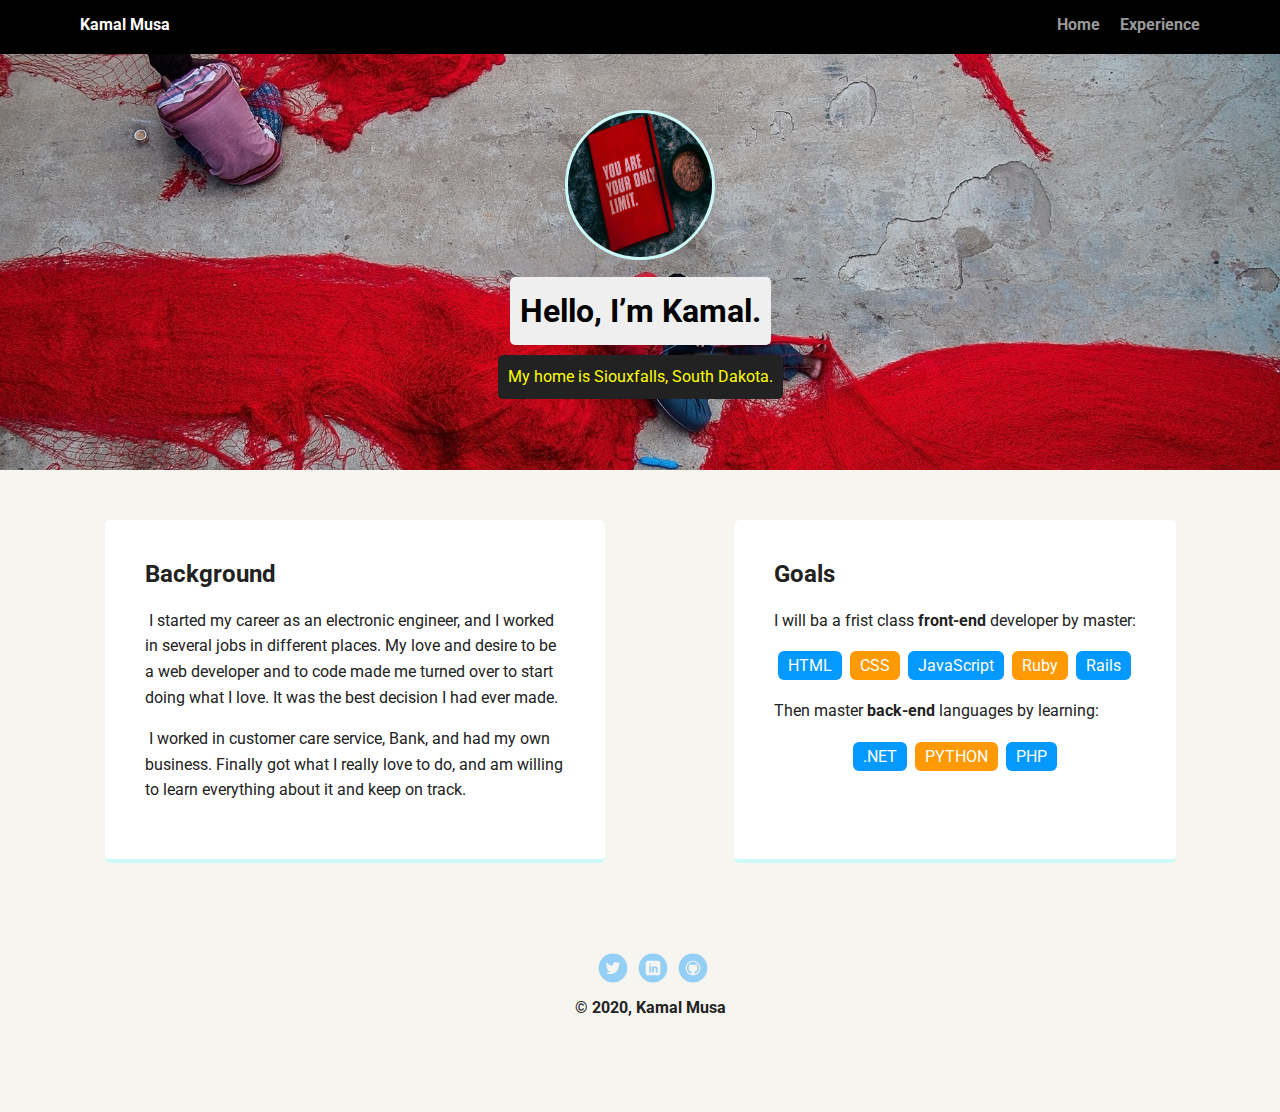
==== index.html @ f8350e5c "added project files" ====
<!doctype html>
<html lang="en">
<head>
  <meta charset="utf-8">
  <title>Kamal Musa's Profile</title>
  <meta name="viewport" content="width=device-width, initial-scale=1.0">
  <link rel="stylesheet" href="styles.css">
  <link href="https://fonts.googleapis.com/css?family=Muli%7CRoboto:400,300,500,700,900" rel="stylesheet"></head>
  <body>

    <div class="main-nav">
        <ul class="nav">
          <li class="name">Kamal Musa</li>
          <li><a href="index.html">Home</a></li>
          <li><a href="ex/experience.html">Experience</a></li>
        </ul>
    </div>

    <header>
      <img src="images/pimg.jpg" alt="kamal musa's profile image" class="profile-image">
      <h1 class="tag name">Hello, I’m Kamal.</h1>
      <p class="tag location">My home is Siouxfalls, South Dakota.</p>
    </header>

    <main class="flex">
      <div class="card">
        <h2>Background</h2>
        <p>&nbsp;I started my career as an electronic engineer, and I worked in several jobs in different places. My love and desire to be a web developer and to code made me turned over to start doing what I love. It was the best decision I had ever made.</p>
        <p>&nbsp;I worked in customer care service, Bank, and had my own business. Finally got what I really love to do, and am willing to learn everything about it and keep on track.</p>
      </div> 

      <div class="card">
        <h2>Goals</h2>
        <p>I will ba a frist class <strong>front-end</strong> developer by master:</p>
        <ul class="skills">
          <li>HTML</li>
          <li>CSS</li>
          <li>JavaScript</li>
          <li>Ruby</li>
          <li>Rails</li>
        </ul>
        <p>Then master <strong>back-end</strong> languages by learning:</p>
        <ul class="skills">
          <li>.NET</li>
          <li>PYTHON</li>
          <li>PHP</li>
        </ul>
      </div> 

    </main>
    <footer>
      <ul>
        <li><a href="https://twitter.com/Jemymarten" target="-blank" class="social twitter">Twitter</a></li>
        <li><a href="https://linkedin.com/in/kamal-musa-20407617b/" target="-blank" class="social linkedin">LinkedIn</a></li>
        <li><a href="https://github.com/musakamal" target="-blank" class="social github">Github</a></li>
      </ul>
      <p class="copyright"><strong>&copy; 2020, Kamal Musa</strong></p>
    </footer>
  </body>
  </html>
---- styles.css ----
/* Global Layout Set-up */
* { 
  box-sizing: border-box;
}
  
body {
  margin: 0;
  padding: 0;
  text-align: center;
  font-family: 'Roboto', sans-serif;
  color: #222;
  background: #f7f5f0;
}
/* Link Styles */

a {
  text-decoration: none;
  color: #999;
}
a:hover {
  color: #6633ff;
}

/* Section Styles */

.main-nav {
  width: 100%;
  background: black;
  min-height: 30px;
  padding: 10px;
  position: fixed;
  text-align: center;
}
.nav {
  display: flex;
  justify-content: space-around;
  font-weight: 700;
  list-style-type: none;
  margin: 0 auto;
  padding: 0;
}

.nav .name {
    display: block;
    margin-right: auto;
    color: white;
}
.nav li {
  padding: 5px 10px 10px 10px;
}
.nav a {
  transition: all .5s;
}
.nav a:hover {
  color: white
}

header {
  text-align: center;
  background: url('images/timeline.jpg') no-repeat top center ;
  background-size: cover;
  overflow: hidden;
  padding-top: 60px;
}
header {
  line-height: 1.5;
}
header .profile-image {
  margin-top: 50px;
  width: 150px;
  height: 150px;
  border-radius: 50%;
  border: 3px solid rgb(204, 250, 248);
  transition: all .5s;
}
header .profile-image:hover {
  transform: scale(1.2) rotate(10deg);
}
.tag {
  background-color: #efefef;
  color: black;
  padding: 10px;
  border-radius: 5px;
  display: table;
  margin: 10px auto;
} 
.location {
  background-color: #222;
  color: yellow;
}
.card {
  margin: 30px;
  padding: 20px 40px 40px;
  max-width: 500px;
  text-align: left;
  background: #fff;
  border-bottom: 4px solid rgb(204, 250, 248);
  border-radius: 6px;
  transition: all .5s;
}
.card1 {
  text-shadow: rgb(151, 151, 40);
  margin: 30px;
  padding: 20px 40px 40px;
  max-width: 500px;
  text-align: left;
  background: #fff;
  border-bottom: 4px solid rgb(204, 250, 248);
  border-radius: 6px;
  transition: all .5s;
}
.card:hover {
  border-color: #ff99ff;
}

ul.skills {
  padding: 0;
  text-align: center;
}

.skills li {
  border-radius: 6px;
  display: inline-block;
  background: #ff9904;
  color: white;
  padding: 5px 10px;
  margin: 2px;
}

.skills li:nth-child(odd) {
  background: #0399ff;
}

footer {
  width: 100%;
  min-height: 30px;
  padding: 20px 0 40px 20px;
}

footer .copyright {
  top: -8px;
  font-size: .75em;
}

footer ul {
  list-style-type: none;
  margin: 0;
  padding: 0;
}

footer ul li {
  display: inline-block;
}

a.social {
  display: inline-block;
  text-indent: -9999px;
  margin-left: 5px;
  width: 30px;
  height: 30px;
  background-size: 30px 30px;
  opacity: .4;
  transition: all .5s;
}
a.twitter {
  background-image: url(images/twitter.svg);
}
a.linkedin {
  background-image: url(images/linkedin.svg);
}
a.github {
  background-image: url(images/github.svg);
}
a.social:hover {
  opacity: 1;
}
.clearfix {
  clear: both;
}

/* Styles for larger screens */
@media screen and (min-width: 720px) {
  
  .flex {
      display: -ms-flexbox;      /* TWEENER - IE 10 */
      display: flex; 
      max-width: 1200px;
      -ms-flex-pack: distribute;
      justify-content: space-around;
      margin: 0 auto;
  }

  header {
    min-height: 470px;
  }

  .nav {
    max-width: 1200px;
    padding: 0 30px;
  }


  main {
    padding-top: 20px;
  }

  main p {
    line-height: 1.6em;
  }

  footer {
    font-size: 1.3em;
    max-width: 1200px;
    margin: 40px auto;
  }

}
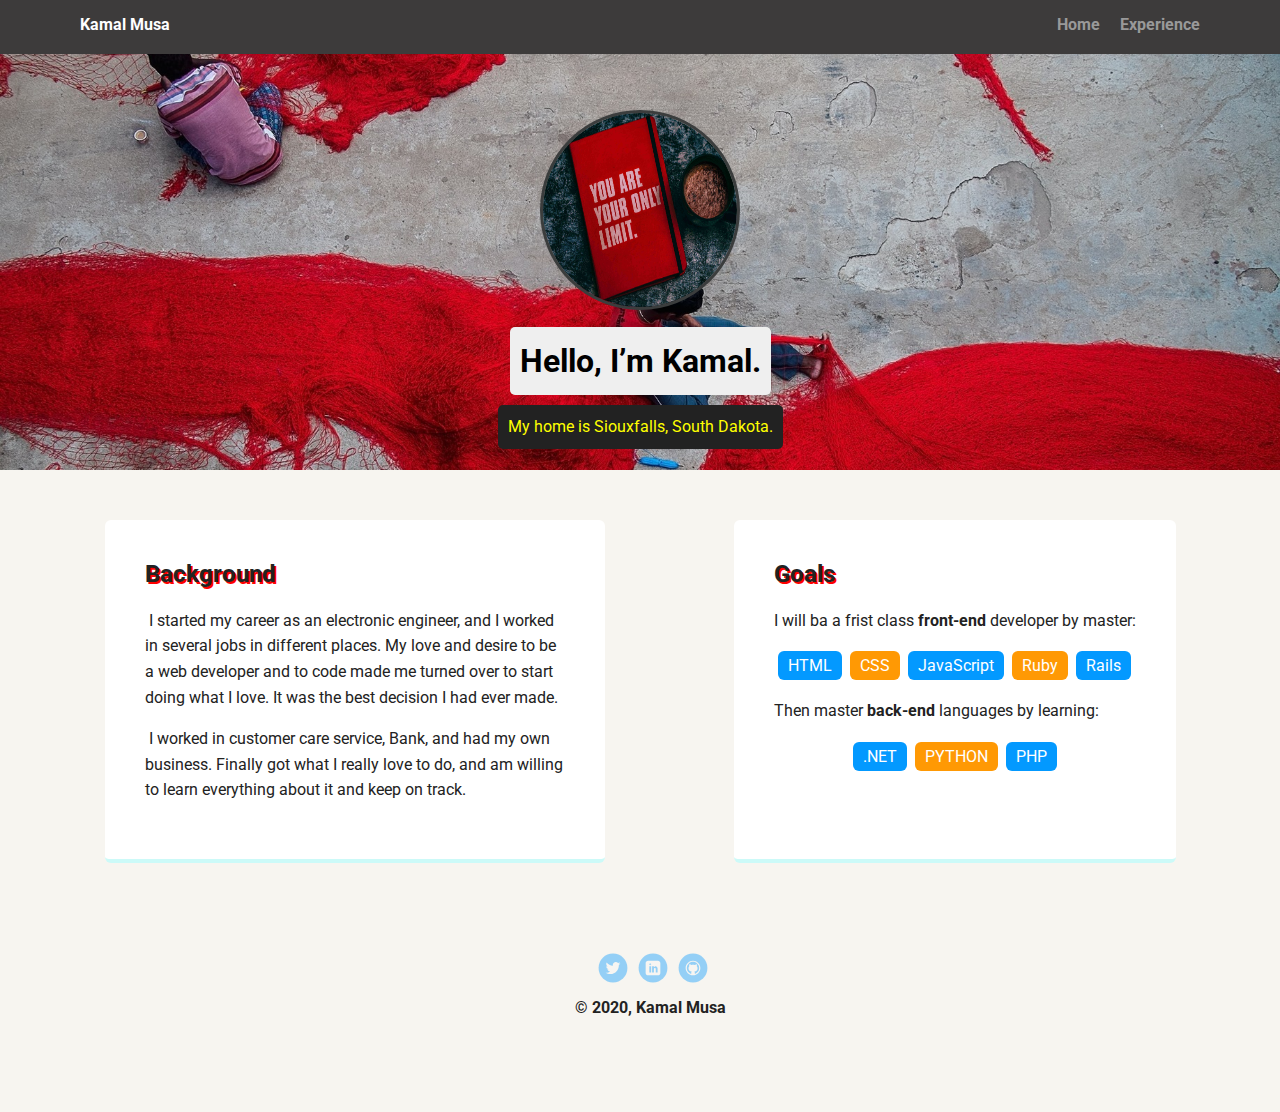
==== commit ec52e9b3: "change in classes" ====
--- a/index.html
+++ b/index.html
@@ -24,13 +24,13 @@
 
     <main class="flex">
       <div class="card">
-        <h2>Background</h2>
+        <h2 class="ground">Background</h2>
         <p>&nbsp;I started my career as an electronic engineer, and I worked in several jobs in different places. My love and desire to be a web developer and to code made me turned over to start doing what I love. It was the best decision I had ever made.</p>
         <p>&nbsp;I worked in customer care service, Bank, and had my own business. Finally got what I really love to do, and am willing to learn everything about it and keep on track.</p>
       </div> 
 
       <div class="card">
-        <h2>Goals</h2>
+        <h2 class="ground">Goals</h2>
         <p>I will ba a frist class <strong>front-end</strong> developer by master:</p>
         <ul class="skills">
           <li>HTML</li>
--- a/styles.css
+++ b/styles.css
@@ -18,14 +18,14 @@
   color: #999;
 }
 a:hover {
-  color: #6633ff;
+  color: #811bf7;
 }
 
 /* Section Styles */
 
 .main-nav {
   width: 100%;
-  background: black;
+  background: rgb(61, 59, 59);
   min-height: 30px;
   padding: 10px;
   position: fixed;
@@ -67,14 +67,14 @@
 }
 header .profile-image {
   margin-top: 50px;
-  width: 150px;
-  height: 150px;
+  width: 200px;
+  height: 200px;
   border-radius: 50%;
-  border: 3px solid rgb(204, 250, 248);
+  border: 3px solid rgb(59, 61, 61);
   transition: all .5s;
 }
 header .profile-image:hover {
-  transform: scale(1.2) rotate(10deg);
+  transform: scale(1.2) rotate(30deg);
 }
 .tag {
   background-color: #efefef;
@@ -213,6 +213,10 @@
     max-width: 1200px;
     margin: 40px auto;
   }
-
-}
-
+  h2.ground{
+    text-shadow: 2px 2px red;
+
+  }
+
+}
+
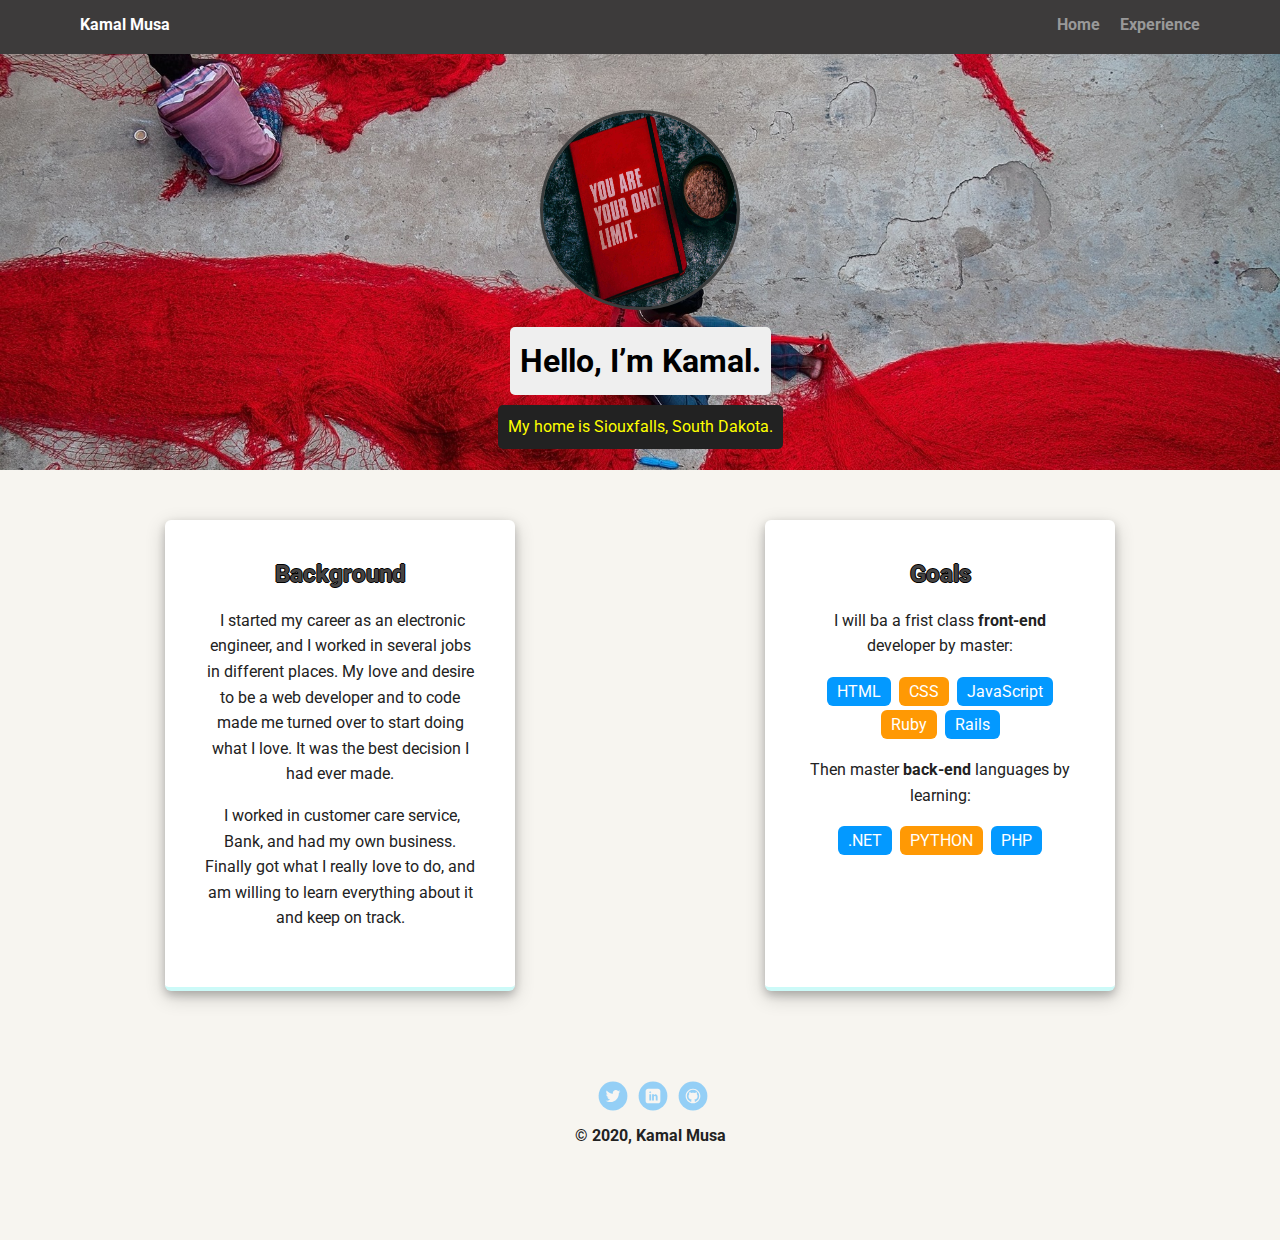
==== commit 67225653: "another change in css file" ====
--- a/index.html
+++ b/index.html
@@ -16,7 +16,7 @@
         </ul>
     </div>
 
-    <header>
+    <header class="head">
       <img src="images/pimg.jpg" alt="kamal musa's profile image" class="profile-image">
       <h1 class="tag name">Hello, I’m Kamal.</h1>
       <p class="tag location">My home is Siouxfalls, South Dakota.</p>
--- a/styles.css
+++ b/styles.css
@@ -98,7 +98,7 @@
   border-radius: 6px;
   transition: all .5s;
 }
-.card1 {
+.card{
   text-shadow: rgb(151, 151, 40);
   margin: 30px;
   padding: 20px 40px 40px;
@@ -214,9 +214,14 @@
     margin: 40px auto;
   }
   h2.ground{
-    text-shadow: 2px 2px red;
-
-  }
-
-}
-
+    color: rgb(70, 68, 68);
+    text-shadow: -1px 0 black, 0 1px black, 1px 0 black, 0 -1px black;
+  }
+  div.card {
+    width: 350px;
+    box-shadow: 0 4px 8px 0 rgba(0, 0, 0, 0.2), 0 6px 20px 0 rgba(0, 0, 0, 0.19);
+    text-align: center;
+  }
+  
+}
+
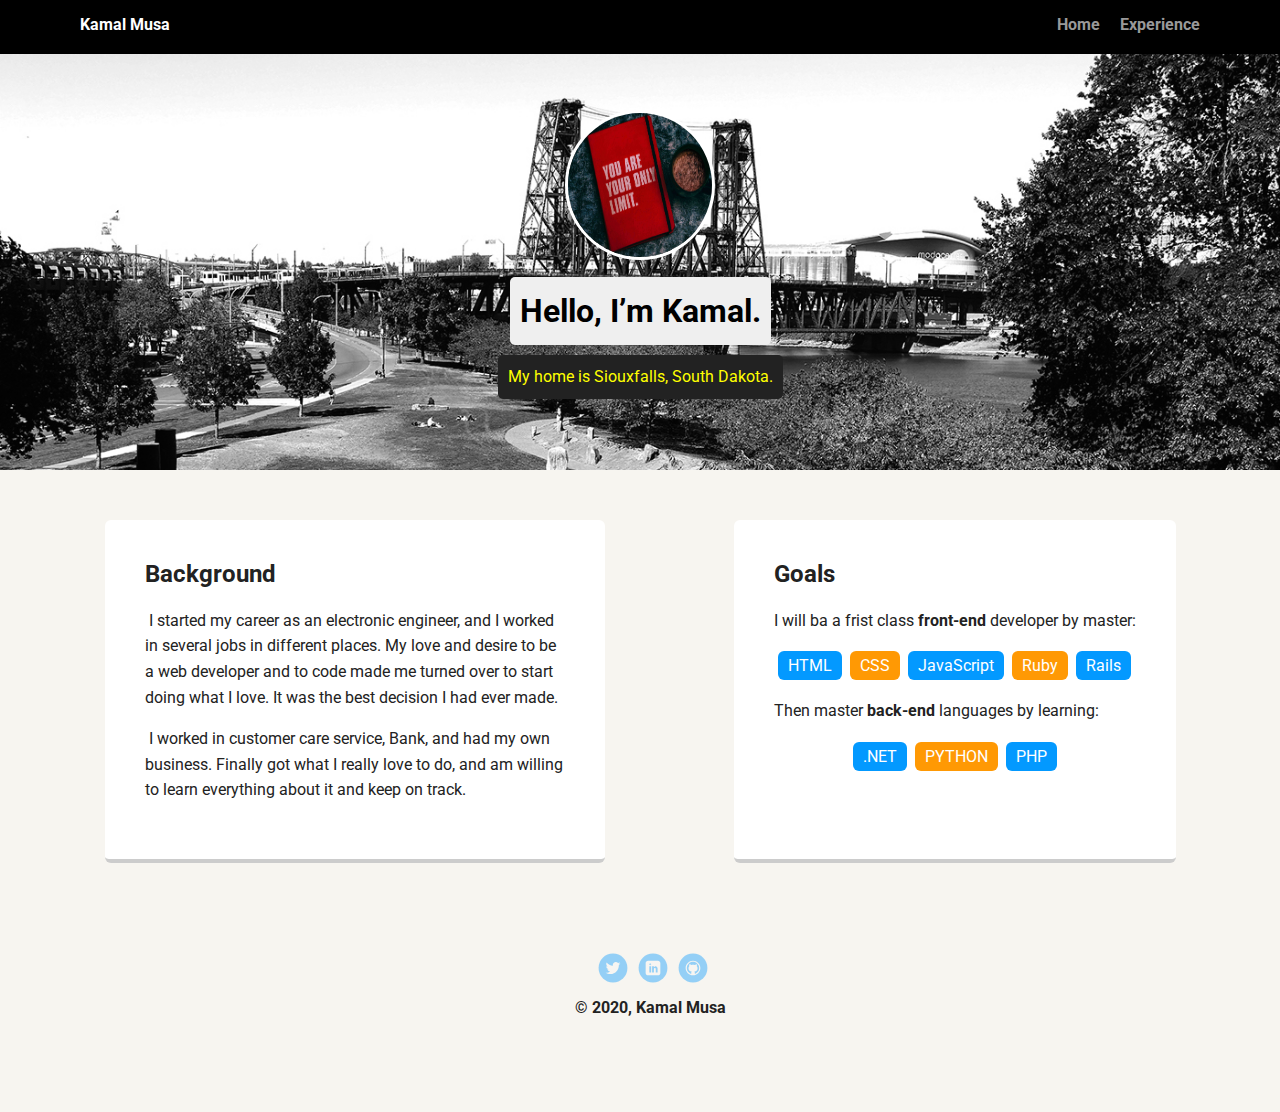
==== commit 289921c0: "added new style" ====
--- a/index.html
+++ b/index.html
@@ -24,13 +24,13 @@
 
     <main class="flex">
       <div class="card">
-        <h2 class="ground">Background</h2>
+        <h2>Background</h2>
         <p>&nbsp;I started my career as an electronic engineer, and I worked in several jobs in different places. My love and desire to be a web developer and to code made me turned over to start doing what I love. It was the best decision I had ever made.</p>
         <p>&nbsp;I worked in customer care service, Bank, and had my own business. Finally got what I really love to do, and am willing to learn everything about it and keep on track.</p>
       </div> 
 
       <div class="card">
-        <h2 class="ground">Goals</h2>
+        <h2>Goals</h2>
         <p>I will ba a frist class <strong>front-end</strong> developer by master:</p>
         <ul class="skills">
           <li>HTML</li>
--- a/styles.css
+++ b/styles.css
@@ -18,14 +18,14 @@
   color: #999;
 }
 a:hover {
-  color: #811bf7;
+  color: #6633ff;
 }
 
 /* Section Styles */
 
 .main-nav {
   width: 100%;
-  background: rgb(61, 59, 59);
+  background: black;
   min-height: 30px;
   padding: 10px;
   position: fixed;
@@ -57,7 +57,7 @@
 
 header {
   text-align: center;
-  background: url('images/timeline.jpg') no-repeat top center ;
+  background: url('images/portland.jpg') no-repeat top center ;
   background-size: cover;
   overflow: hidden;
   padding-top: 60px;
@@ -67,14 +67,14 @@
 }
 header .profile-image {
   margin-top: 50px;
-  width: 200px;
-  height: 200px;
+  width: 150px;
+  height: 150px;
   border-radius: 50%;
-  border: 3px solid rgb(59, 61, 61);
+  border: 3px solid white;
   transition: all .5s;
 }
 header .profile-image:hover {
-  transform: scale(1.2) rotate(30deg);
+  transform: scale(1.2) rotate(5deg);
 }
 .tag {
   background-color: #efefef;
@@ -94,18 +94,7 @@
   max-width: 500px;
   text-align: left;
   background: #fff;
-  border-bottom: 4px solid rgb(204, 250, 248);
-  border-radius: 6px;
-  transition: all .5s;
-}
-.card{
-  text-shadow: rgb(151, 151, 40);
-  margin: 30px;
-  padding: 20px 40px 40px;
-  max-width: 500px;
-  text-align: left;
-  background: #fff;
-  border-bottom: 4px solid rgb(204, 250, 248);
+  border-bottom: 4px solid #ccc;
   border-radius: 6px;
   transition: all .5s;
 }
@@ -213,15 +202,6 @@
     max-width: 1200px;
     margin: 40px auto;
   }
-  h2.ground{
-    color: rgb(70, 68, 68);
-    text-shadow: -1px 0 black, 0 1px black, 1px 0 black, 0 -1px black;
-  }
-  div.card {
-    width: 350px;
-    box-shadow: 0 4px 8px 0 rgba(0, 0, 0, 0.2), 0 6px 20px 0 rgba(0, 0, 0, 0.19);
-    text-align: center;
-  }
-  
-}
-
+
+}
+
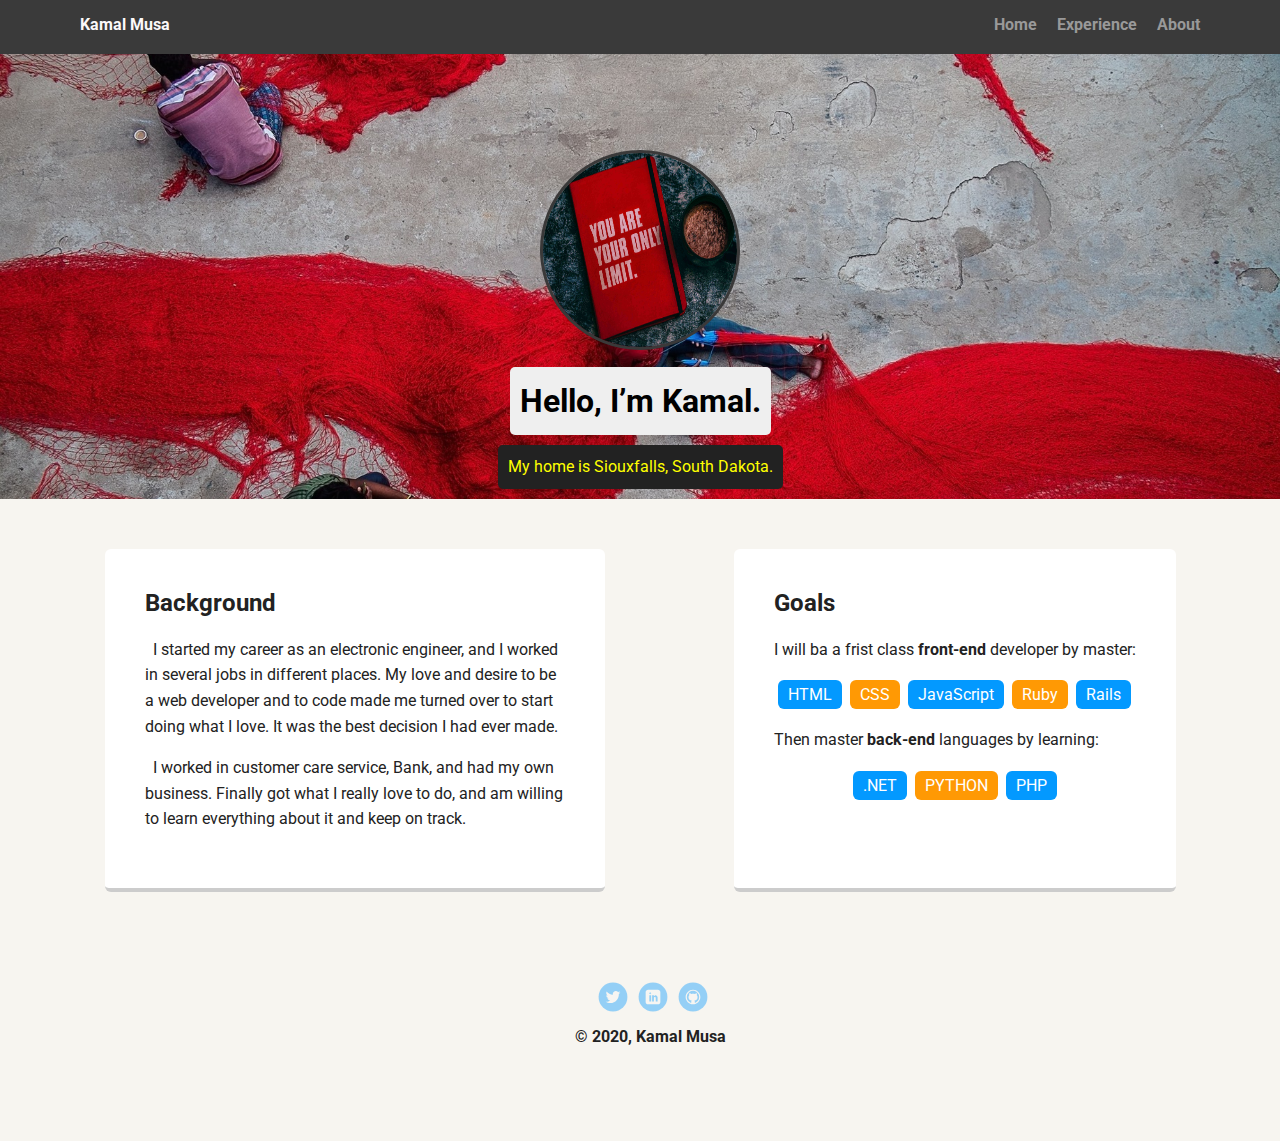
==== commit 78acaffb: "added about.html/about.css and some changes and validation" ====
--- a/index.html
+++ b/index.html
@@ -8,13 +8,14 @@
   <link href="https://fonts.googleapis.com/css?family=Muli%7CRoboto:400,300,500,700,900" rel="stylesheet"></head>
   <body>
 
-    <div class="main-nav">
+    <nav class="main-nav">
         <ul class="nav">
           <li class="name">Kamal Musa</li>
           <li><a href="index.html">Home</a></li>
           <li><a href="ex/experience.html">Experience</a></li>
+          <li><a href="about/about.html">About</a></li>
         </ul>
-    </div>
+      </nav>
 
     <header class="head">
       <img src="images/pimg.jpg" alt="kamal musa's profile image" class="profile-image">
@@ -23,13 +24,13 @@
     </header>
 
     <main class="flex">
-      <div class="card">
+      <article class="card">
         <h2>Background</h2>
-        <p>&nbsp;I started my career as an electronic engineer, and I worked in several jobs in different places. My love and desire to be a web developer and to code made me turned over to start doing what I love. It was the best decision I had ever made.</p>
-        <p>&nbsp;I worked in customer care service, Bank, and had my own business. Finally got what I really love to do, and am willing to learn everything about it and keep on track.</p>
-      </div> 
+        <p>&nbsp;&nbsp;I started my career as an electronic engineer, and I worked in several jobs in different places. My love and desire to be a web developer and to code made me turned over to start doing what I love. It was the best decision I had ever made.</p>
+        <p>&nbsp;&nbsp;I worked in customer care service, Bank, and had my own business. Finally got what I really love to do, and am willing to learn everything about it and keep on track.</p>
+      </article> 
 
-      <div class="card">
+      <article class="card">
         <h2>Goals</h2>
         <p>I will ba a frist class <strong>front-end</strong> developer by master:</p>
         <ul class="skills">
@@ -45,7 +46,7 @@
           <li>PYTHON</li>
           <li>PHP</li>
         </ul>
-      </div> 
+      </article> 
 
     </main>
     <footer>
--- a/styles.css
+++ b/styles.css
@@ -18,14 +18,14 @@
   color: #999;
 }
 a:hover {
-  color: #6633ff;
+  color: #eb0c0c;
 }
 
 /* Section Styles */
 
 .main-nav {
   width: 100%;
-  background: black;
+  background: rgb(58, 58, 58);
   min-height: 30px;
   padding: 10px;
   position: fixed;
@@ -43,7 +43,7 @@
 .nav .name {
     display: block;
     margin-right: auto;
-    color: white;
+    color: rgb(252, 249, 249);
 }
 .nav li {
   padding: 5px 10px 10px 10px;
@@ -52,26 +52,26 @@
   transition: all .5s;
 }
 .nav a:hover {
-  color: white
+  color: rgb(87, 168, 243)
 }
 
 header {
   text-align: center;
-  background: url('images/portland.jpg') no-repeat top center ;
+  background: url('images/timeline.jpg') no-repeat top center ;
   background-size: cover;
   overflow: hidden;
-  padding-top: 60px;
+  padding-top: 100px;
 }
 header {
   line-height: 1.5;
 }
 header .profile-image {
   margin-top: 50px;
-  width: 150px;
-  height: 150px;
+  width: 200px;
+  height: 200px;
   border-radius: 50%;
-  border: 3px solid white;
-  transition: all .5s;
+  border: 3px solid rgb(58, 57, 57);
+  transition: all .15s;
 }
 header .profile-image:hover {
   transform: scale(1.2) rotate(5deg);
